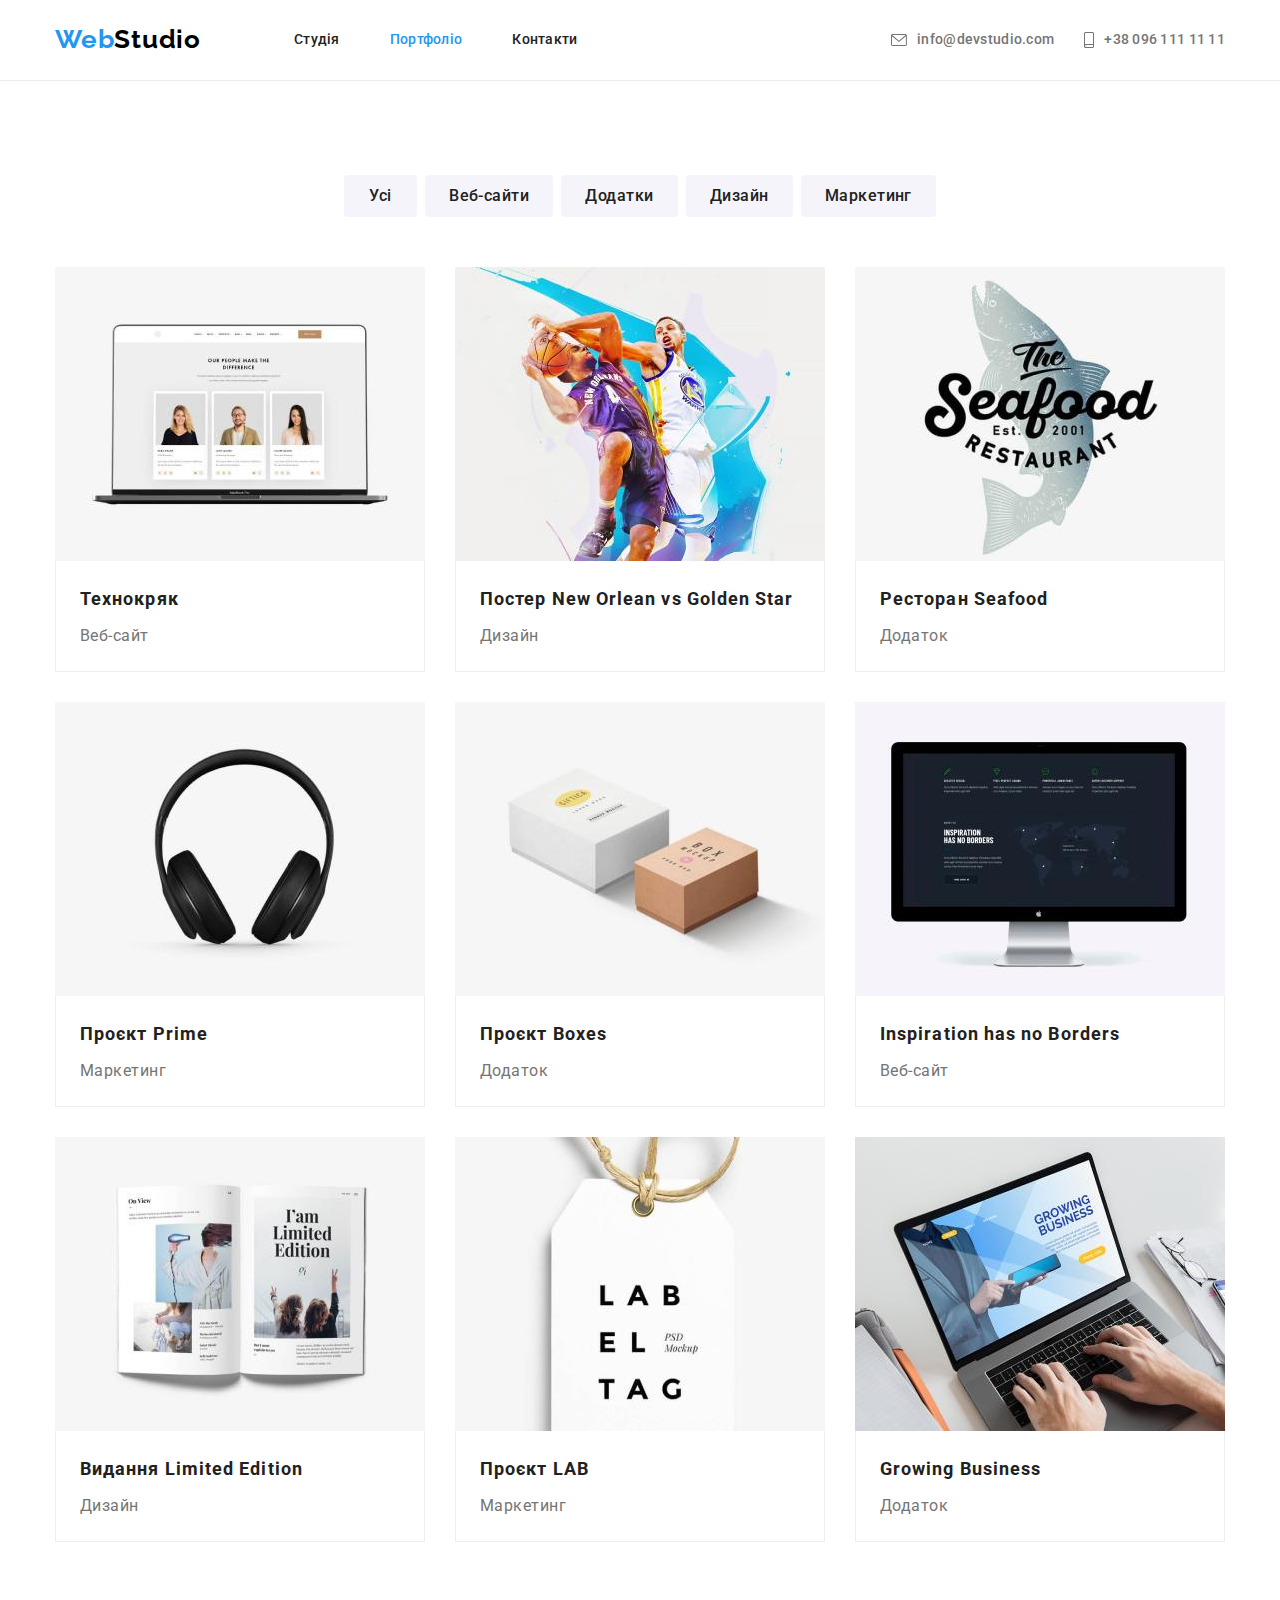
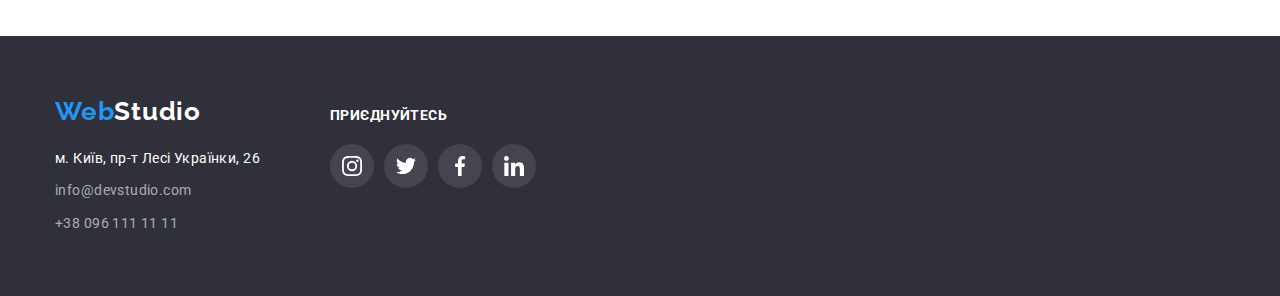
==== portfolio.html @ 1bc93b2c "Initial commit" ====
<!DOCTYPE html>
<html lang="uk">
<head>
    <meta charset="UTF-8">
    <meta http-equiv="X-UA-Compatible" content="IE=edge">
    <meta name="viewport" content="width=device-width, initial-scale=1.0">
    <link rel="preconnect" href="https://fonts.googleapis.com">
    <link rel="preconnect" href="https://fonts.gstatic.com" crossorigin>
    <link href="https://fonts.googleapis.com/css2?family=Raleway:wght@700&family=Roboto:wght@400;500;700;900&display=swap"
        rel="stylesheet">
        
    <title>Сайт-Студія</title>

    <link rel="stylesheet" href="https://cdnjs.cloudflare.com/ajax/libs/modern-normalize/1.1.0/modern-normalize.min.css">
    <link rel="stylesheet" href="./css/styles.css">
</head>
<body>

    <!--header-->
    <header class="page-header">
        <div class="container main-nav">

            <nav class="bloc-nav">
                <a class="logo" href="./index.html">
                    Web<span class="logo-studio">Studio</span>
                </a>
        
                <ul class="navigation">
                    <li class="item"><a class="navigation-link" href="./index.html">Студія</a></li>
                    <li class="item"><a class="navigation-link current" href="./portfolio.html">Портфоліо</a></li>
                    <li class="item"><a class="navigation-link" href="">Контакти</a></li>
                </ul>
            </nav>
        
            <ul class="contact">
                <li class="item">
                    <a class="contact-link" href="mailto:info@devstudio.com">
                        <svg class="icon" width="16" height="12">
                            <use href="./images/icons.svg#icon-envelope"></use>
                        </svg>
                        info@devstudio.com   
                    </a>
                </li>  

                <li class="item">
                    <a class="contact-link" href="tel:+380961111111">
                        <svg class="icon" width="10" height="16">
                            <use href="./images/icons.svg#icon-phone"></use>
                        </svg>
                        +38 096 111 11 11   
                    </a>
                </li> 
            </ul>
            
        </div>
    </header>
    
    <!--main Портфоліо-->
    <main class="page-portfolio">

        <!-- Секція "project" -->
        <section class="section">
            <div class="container">

                <!--Скритий заголовок-->
                <h1 class="visually-hidden">Портфоліо</h1>
                <ul class="filter">
                    <li class="item">
                        <button class="filter-btn" type="button">Усі</button>
                    </li>
                    <li class="item">
                        <button class="filter-btn" type="button">Веб-сайти</button>
                    </li>
                    <li class="item">
                        <button class="filter-btn" type="button">Додатки</button>
                    </li>
                    <li class="item">
                        <button class="filter-btn" type="button">Дизайн</button>
                    </li>
                    <li class="item">
                        <button class="filter-btn" type="button">Маркетинг</button>
                    </li>
                </ul>
            
                <ul class="project-list">
                    <li class="project-container">
                        <a class="project-link" href="">
                            <img src="./images/web-technokr.jpg" alt="Вигляд сайту Технокряк" width="370" height="294">
                            
                            <div class="project-card">
                                <h2 class="project-list-title">Технокряк</h2>
                                <p class="project-list-descr">Веб-сайт</p>
                            </div>
                        </a>
                    </li>

                    <li class="project-container">
                        <a class="project-link" href="">
                            <img src="./images/des-basket.jpg" alt="Два баскетболіста з м'ячем" width="370" height="294">
                            
                            <div class="project-card">
                                <h2 class="project-list-title">Постер New Orlean vs Golden Star</h2>
                                <p class="project-list-descr">Дизайн</p>
                            </div>
                        </a>
                    </li>

                    <li class="project-container">
                        <a class="project-link" href="">
                            <img src="./images/add-seafood.jpg" alt="Логотип ресторану Seafood" width="370" height="294">

                            <div class="project-card">
                                <h2 class="project-list-title">Ресторан Seafood</h2>
                                <p class="project-list-descr">Додаток</p>
                            </div>    
                        </a>
                    </li>

                    <li class="project-container">
                        <a class="project-link" href="">
                            <img src="./images/mark-prime.jpg" alt="Великі навушники" width="370" height="294">

                            <div class="project-card">
                                <h2 class="project-list-title">Проєкт Prime</h2>
                                <p class="project-list-descr">Маркетинг</p>
                            </div>
                        </a>
                    </li>

                    <li class="project-container">
                        <a class="project-link" href="">
                            <img src="./images/add-boxes.jpg" alt="Вигляд додатку Boxes" width="370" height="294">

                            <div class="project-card">
                                <h2 class="project-list-title">Проєкт Boxes</h2>
                                <p class="project-list-descr">Додаток</p>
                            </div>
                        </a>
                    </li>

                    <li class="project-container">
                        <a class="project-link" href="">
                            <img src="./images/web-inspiration.jpg" alt="Монітор комп'ютера" width="370" height="294">

                            <div class="project-card">
                                <h2 class="project-list-title">Inspiration has no Borders</h2>
                                <p class="project-list-descr">Веб-сайт</p>
                            </div>
                        </a>
                    </li>

                    <li class="project-container">
                        <a class="project-link" href="">
                            <img src="./images/des-limited.jpg" alt="Журнал Limited Edition" width="370" height="294">

                            <div class="project-card">
                                <h2 class="project-list-title">Видання Limited Edition</h2>
                                <p class="project-list-descr">Дизайн</p>
                            </div>
                        </a>
                    </li>

                    <li class="project-container">
                        <a class="project-link" href="">
                            <img src="./images/mark-lab.jpg" alt="Логотип проєкту LAB" width="370" height="294">

                            <div class="project-card">
                                <h2 class="project-list-title">Проєкт LAB</h2>
                                <p class="project-list-descr">Маркетинг</p>
                            </div>
                        </a>
                    </li>

                    <li class="project-container">
                        <a class="project-link" href="">
                            <img src="./images/add-business.jpg" alt="Ноутбук з додатком Growing Business" width="370" height="294">

                            <div class="project-card">
                                <h2 class="project-list-title">Growing Business</h2>
                                <p class="project-list-descr">Додаток</p>
                            </div>
                        </a>
                    </li>
                </ul>

            </div>
        </section>

    </main>

    <!--footer-->
   <footer class="page-footer">
        <div class="container footer-contact">
    
            <div class="bloc-residence">
                <a class="logo" href="./index.html">
                    Web<span class="logo-studio">Studio</span>
                </a>

                <address class="residence">
                    <ul class="residence-contact">
                        <li class="item"><a class="residence-descr" href="https://goo.gl/maps/CPtrU1FHBa2aNyZL9" target="_blank"
                            rel="noopener noreferrer nofollow">м. Київ, пр-т Лесі Українки, 26</a>
                        </li>
                        <li class="item"><a class="residence-link" href="mailto:info@devstudio.com">info@devstudio.com</a></li>
                        <li class="item"><a class="residence-link" href="tel:+380961111111">+38 096 111 11 11</a></li>
                    </ul>
                </address>
            </div>

            <div class="bloc-join">
                <h3 class="title-join"><em class="join">Приєднуйтесь</em></h3>
                <ul class="social-list">
                    <li class="item">
                        <a class="icon-social" href="">
                            <svg class="icon" width="20" height="20">
                                <use href="./images/icons.svg#icon-instagram"></use>
                            </svg>   
                        </a>
                    </li>  

                    <li class="item">
                        <a class="icon-social" href="">
                            <svg class="icon" width="20" height="20">
                                <use href="./images/icons.svg#icon-twitter"></use>
                            </svg>   
                        </a>
                    </li>  

                    <li class="item">
                        <a class="icon-social" href="">
                            <svg class="icon" width="20" height="20">
                                <use href="./images/icons.svg#icon-facebook"></use>
                            </svg>   
                        </a>
                    </li> 
                    
                    <li class="item">
                        <a class="icon-social" href="">
                            <svg class="icon" width="20" height="20">
                                <use href="./images/icons.svg#icon-linkedin"></use>
                            </svg>   
                        </a>
                    </li>  

                </ul>
            </div>

        </div>

    </footer>

</body>
</html>
---- css/styles.css ----
:root {
    --primary-text-color: #757575;
    --secondary-text-color:#000000;
    --title-text-color: #212121;
    --accent-text-color:#FFFFFF;
    --link-text-color: rgba(255, 255, 255, 0.6);
    --primary-accent-color: #2196F3;
    --secondary-accent-color: #188CE8;
    --primary-background-color: #FFFFFF;
    --secondary-background-color: #F5F4FA;

    --hero-background-color:#C4C4C4;
    --footer-background-color: #2F303A;
    --header-border-color: #ECECEC; 
    --project-border-color: #EEEEEE;
    --svg-primary-color: #AFB1B8;
    --footer-social-background-color:rgba(255, 255, 255, 0.1);

    --project-card-set-gap: 30px;
}

body {
    color: var(--primary-text-color);
    background-color: var(--primary-background-color);
    font-family: Roboto, sans-serif;
}

/* Глобальне скидання стилів по тегам*/
h1, h2, h3, h4, h5, h6, p, ul {
    padding: 0;
    margin: 0;
}

img {
  display: block;
  max-width: 100%;
  height: auto;
}

.section {
    padding-top: 94px;
    padding-bottom: 94px;
}

.container {
    width: 1200px;
    margin: 0 auto;
    padding: 0 15px;
}

/* header */

.page-header {
    border-bottom: 1px solid var(--header-border-color);
}

.main-nav {
    display: flex;
    align-items: center;
}

.bloc-nav {
    display: flex;
}

.bloc-nav .logo {
    display: block;
    padding-top: 24px;
    padding-bottom: 25px;
}

.logo {
    color: var(--primary-accent-color);
    font-family: 'Raleway';
    font-style: normal;
    font-weight: 700;
    font-size: 26px;
    line-height: 1.19;
    letter-spacing: 0.03em;
    text-decoration: none;
}

.logo-studio {
    color: var(--secondary-text-color);
}

.navigation {
    list-style: none;

    display: flex;
    margin-left: 93px;
}

.navigation .item + .item {
    margin-left: 50px;
}

.navigation-link {
    color: var(--title-text-color);
    font-weight: 500;
    font-size: 14px;
    line-height: 1.14;
    letter-spacing: 0.02em;
    text-decoration: none;

    display: block;
    padding-top: 32px;
    padding-bottom: 32px;
}

.navigation-link:hover, .navigation-link:focus {
    color: var(--primary-accent-color);
}

.navigation-link.current {
    color: var(--primary-accent-color);
}

.contact {
    list-style: none;

    display: flex;
    margin-left: auto;
}

.contact .item + .item {
    margin-left: 30px;
}
    
.contact-link {
    color: var(--primary-text-color);
    font-weight: 500;
    font-size: 14px;
    line-height: 1.14;
    letter-spacing: 0.02em;
    text-decoration: none;

    padding-top: 32px;
    padding-bottom: 32px;

    display: flex;
    align-items: center;
}

.contact-link:hover, .contact-link:focus {
    color: var(--primary-accent-color);
}

.contact-link .icon {
    fill: currentColor;
    
    margin-right: 10px;
}

/* main Студія */

/* Секція "hero" */

.hero {
    background-color: var(--hero-background-color);
    text-align: center;

    padding: 200px 0;
}

.overlay {
    max-width: 1600px;
    margin-left: auto;
    margin-right: auto;
    background-image: linear-gradient(to right,
    rgba(47, 48, 58, 0.4), 
    rgba(47, 48, 58, 0.4)),
    url("../images/Img-hero.jpg");
    background-repeat: no-repeat;
    background-position: center;
    background-size: cover;
}

.hero-title {
    color: var(--accent-text-color);
    font-weight: 900;
    font-size: 44px;
    line-height: 1.36;
    letter-spacing: 0.06em;
    text-transform: uppercase;

    width: 696px;
    margin: 0 auto;
    margin-bottom: 30px;
}

.hero-btn {
    color: var(--accent-text-color);
    background-color: var(--primary-accent-color);
    cursor: pointer;
    border-radius: 4px;
    font-weight: 700;
    font-size: 16px;
    line-height: 1.87;
    letter-spacing: 0.06em;
    font-family: inherit;
    border-color: transparent;

    min-width: 216px;
    padding: 10px 32px;

    box-shadow: 0px 4px 4px rgba(0, 0, 0, 0.15);
}

.hero-btn:hover, .hero-btn:focus {
    background-color: var(--secondary-accent-color);
}
   
/* Секція "advantage" */

.visually-hidden {
    position: absolute;
    white-space: nowrap;
    width: 1px;
    height: 1px;
    overflow: hidden;
    border: 0;
    padding: 0;
    clip: rect(0 0 0 0);
    clip-path: inset(50%);
    margin: -1px;
}

.advantage-list {
    list-style: none;

    display: flex;
}

.advantage-list .item {
    flex-basis: 270px;
}

.advantage-list .item + .item {
    margin-left: 30px;
}

.icon-advantage {
    width: 270px;
    height: 120px;
    background-color: var(--secondary-background-color);
    border-radius: 4px;

    margin-bottom: 30px;

    display: flex;
    justify-content: center;
    align-items: center;
}

.advantage-list-title {
    color: var(--title-text-color);
    font-weight: 700;
    font-size: 14px;
    line-height: 1.14;
    letter-spacing: 0.03em;
    text-transform: uppercase;

    margin-bottom: 10px;
}

.advantage-list-descr {
    font-size: 14px;
    line-height: 1.71;
    letter-spacing: 0.03em;
}

/* Секція "work" */

.work {
    padding-top: 0;
}

.work-title {
    color: var(--title-text-color);
    font-weight: 700;
    font-size: 36px;
    line-height: 1.16;
    letter-spacing: 0.03em;

    text-align: center;
    margin-bottom: 50px;
}

.work-list {
    list-style: none;

    display: flex;
    justify-content: space-between;
}

.work-list .item + .item {
    margin-left: 30px;
}

/* Секція "team" */

.team {
    background-color: var(--secondary-background-color);
}

.team-title {
    color: var(--title-text-color);
    font-weight: 700;
    font-size: 36px;
    line-height: 1.16;
    letter-spacing: 0.03em;

    text-align: center;
    margin-bottom: 50px;
}
 
.team-list {
    list-style: none;

    display: flex;
    justify-content: space-between;
}

.team-item {
    background-color: var(--primary-background-color);
    border-radius: 0px 0px 4px 4px;

    text-align: center;

    box-shadow: 0px 1px 3px rgba(0, 0, 0, 0.12), 
    0px 1px 1px rgba(0, 0, 0, 0.14), 
    0px 2px 1px rgba(0, 0, 0, 0.2);
}

.team-item + .team-item {
   margin-left: 30px; 
}

.team-card {
    padding-top: 30px;
    padding-bottom: 30px;
}

.team-list-title {
    color: var(--title-text-color);
    font-weight: 500;
    font-size: 16px;
    line-height: 1.18;
    letter-spacing: 0.03em;

    margin-bottom: 10px;
}

.team-list-descr {
    font-size: 16px;
    line-height: 1.18;
    letter-spacing: 0.03em;

    margin-bottom: 16px;
}

/* секція "team", блок --- social-list*/

.social-list {
    list-style: none;

    display: flex;
    justify-content: center;
}

.social-list .item {
    display: flex; 
}

.social-list .item + .item {
    margin-left: 10px;
}

.icon-social {
    width: 44px;
    height: 44px;
    border-radius: 50%;
    color: var(--svg-primary-color);

    display: flex;
    justify-content: center;
    align-items: center;
}

.icon-social:hover, .icon-social:focus {
    color: var(--accent-text-color);
    background-color: var(--primary-accent-color);
}

.icon-social .icon {
    display: block;
    fill: currentColor;
}

/* Секція "clients" */

.clients-title {
    color: var(--title-text-color);
    font-weight: 700;
    font-size: 36px;
    line-height: 1.16;
    letter-spacing: 0.03em;

    text-align: center;
    margin-bottom: 50px;
}

.clients-list {
    list-style: none;
    
    display: flex;
    justify-content: center;
}

.clients-list .item {
    display: flex; 
}

.clients-list .item + .item {
    margin-left: 30px;
}

.icon-clients {
    width: 170px;
    height: 92px;
    border: 1px solid var(--svg-primary-color);
    border-radius: 4px;
    color: var(--svg-primary-color) ;

    display: flex;
    justify-content: center;
    align-items: center;
}

.icon-clients:hover, .icon-clients:focus {
    border-color: var(--primary-accent-color);
    color: var(--primary-accent-color);
}

.icon-clients .icon {
    display: block;
    fill: currentColor;
}


/* main Портфоліо */

/* Секція "project" */

.filter {
    list-style: none;

    display: flex;
    justify-content: center;
    margin-bottom: 50px;
}

.filter .item + .item {
    margin-left: 8px;
}

.filter-btn {
    color: var(--title-text-color);
    background-color: var(--secondary-background-color);
    border-radius: 4px;
    font-weight: 500;
    font-size: 16px;
    line-height: 1.62;
    letter-spacing: 0.03em;
    cursor: pointer;
    font-family: inherit;

    border-color: transparent;
    min-width: 73px;
    padding: 6px 22px;
}

.filter-btn:hover, .filter-btn:focus {
    color: var(--accent-text-color);
    background-color: var(--primary-accent-color);

    box-shadow: 0px 3px 1px rgba(0, 0, 0, 0.1), 
    0px 1px 2px rgba(0, 0, 0, 0.08), 
    0px 2px 2px rgba(0, 0, 0, 0.12);
}

.project-list {
    list-style: none;

    display: flex;
    flex-wrap: wrap;
    margin-left: calc(-1 * var(--project-card-set-gap));
    margin-top: calc(-1 * var(--project-card-set-gap));
}

.project-container {
    flex-basis: calc(100% /3 - var(--project-card-set-gap));
    margin-left: var(--project-card-set-gap);
    margin-top: var(--project-card-set-gap);
}

.project-link {
    text-decoration: none;

    display: block;
}

.project-link:hover, .project-link:focus {
    box-shadow: 0px 1px 1px rgba(0, 0, 0, 0.12), 
    0px 4px 4px rgba(0, 0, 0, 0.06), 
    1px 4px 6px rgba(0, 0, 0, 0.16);
}

.project-card {
    border-right: 1px solid var(--project-border-color);
    border-bottom: 1px solid var(--project-border-color);
    border-left: 1px solid var(--project-border-color);

    padding: 20px 24px;
}

.project-list-title {
    color: var(--title-text-color);
    font-weight: 700;
    font-size: 18px;
    line-height: 2;
    letter-spacing: 0.06em;

    margin-bottom: 4px;
}

.project-list-descr {
    color: var(--primary-text-color);
    font-size: 16px;
    line-height: 1.87;
    letter-spacing: 0.03em;
}


/* footer */

.page-footer {
    background-color: var(--footer-background-color);

    padding-top: 60px;
    padding-bottom: 60px;
}

/* footer --- bloc-residence */

.page-footer .logo-studio {
    color: var(--accent-text-color);
}

.footer-contact {
    display: flex;
    align-items: baseline;
}

.bloc-residence {
    display: block;
    margin-right: 70px;
}

.footer-contact .logo {
    display: inline-block;
    margin-bottom: 20px;
}

.residence {
    font-style: normal;
}

.residence-contact {
    list-style: none;

    display: inline-block;
}

.residence-contact .item + .item {
    margin-top: 9px;
}

.residence-descr {
    color: var(--accent-text-color);
    font-size: 14px;
    line-height: 1.71;
    letter-spacing: 0.03em;
    text-decoration: none;

    display: block;
}

.residence-link {
    color: var(--link-text-color);
    font-size: 14px;
    line-height: 1.71;
    letter-spacing: 0.03em;
    text-decoration: none;   

    display: block;
}

.residence-descr:hover, .residence-descr:focus, 
.residence-link:hover, .residence-link:focus {
    color: var(--primary-accent-color);
}

/* footer --- bloc-join */

.bloc-join {
    display: block;
}

.title-join {
    color: var(--accent-text-color);
    font-weight: 700;
    font-size: 14px;
    line-height: 1.14;
    letter-spacing: 0.03em;
    text-transform: uppercase;

    margin-bottom: 20px;
}

.join {
    font-style: normal; 
}

.bloc-join .icon-social {
    color: var(--accent-text-color);
    background-color: var(--footer-social-background-color);
}

.bloc-join .icon-social:hover, .bloc-join .icon-social:focus {
    background-color: var(--primary-accent-color);
}
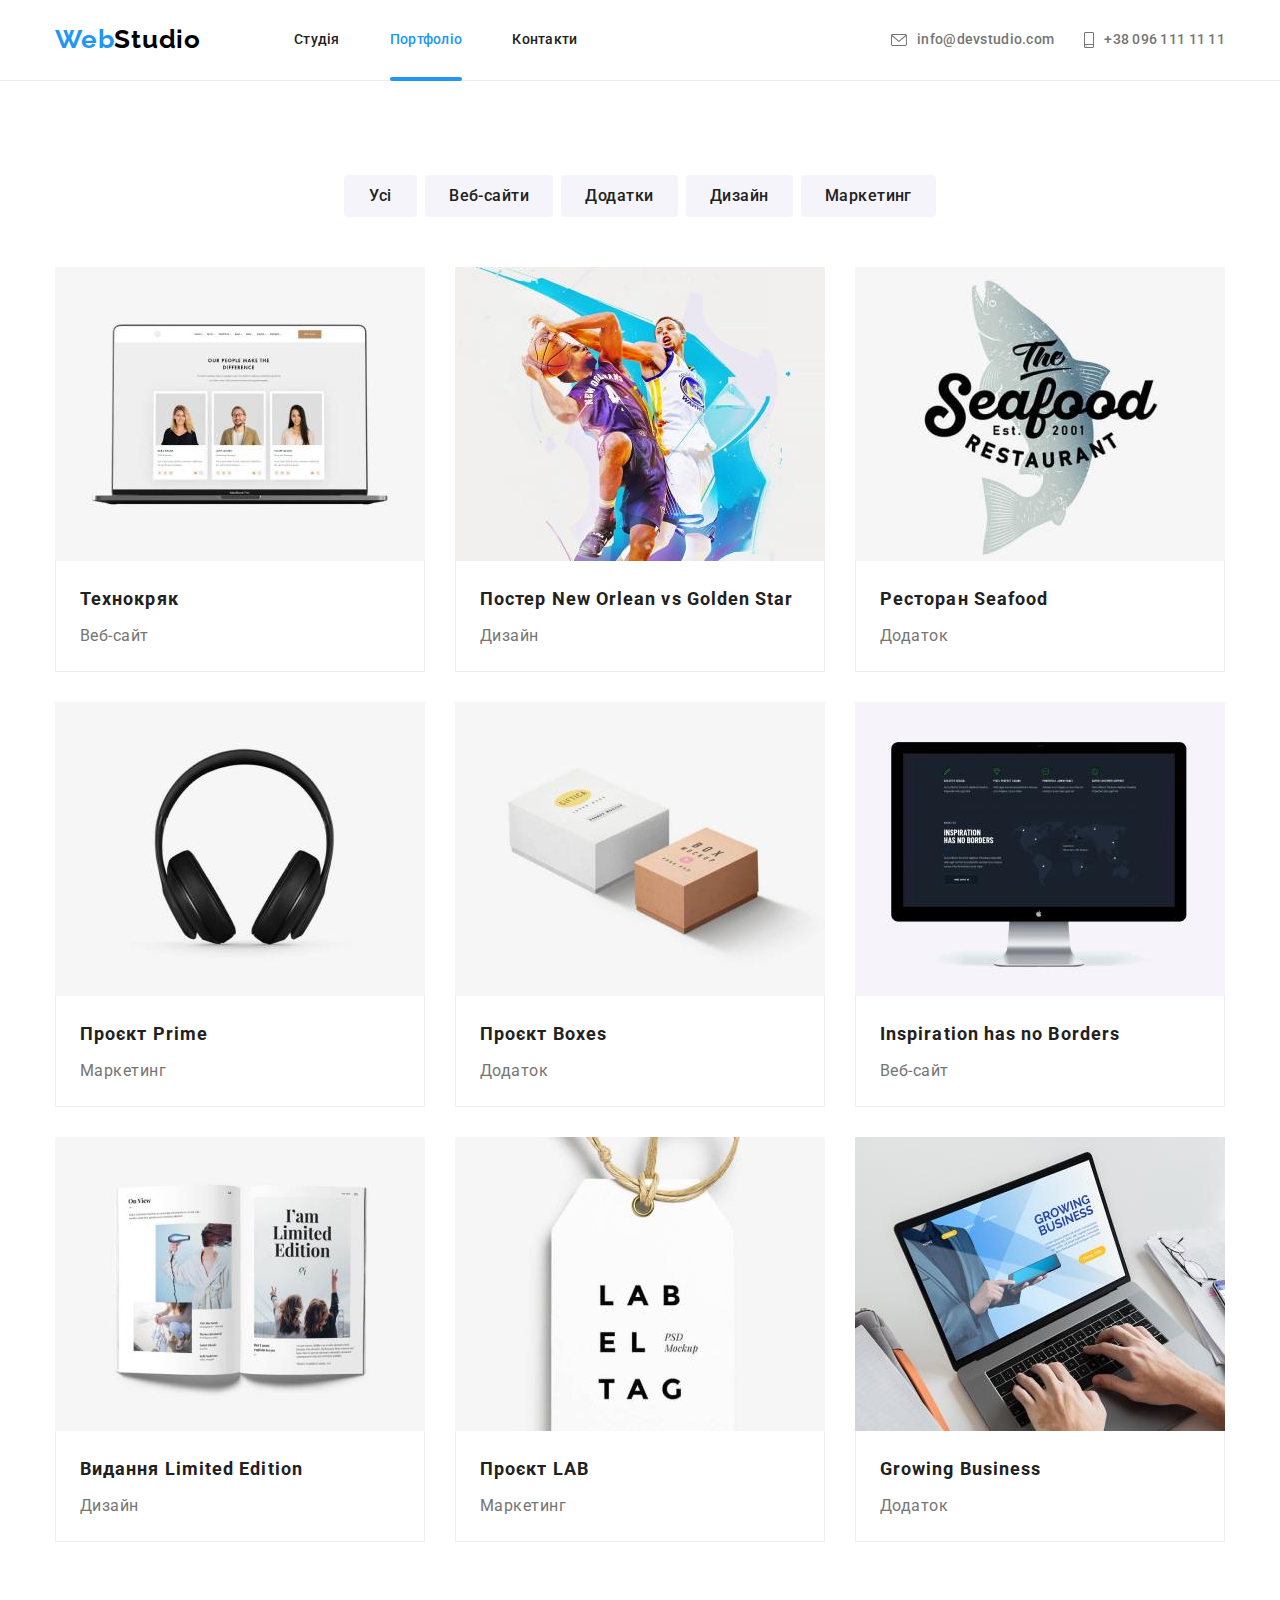
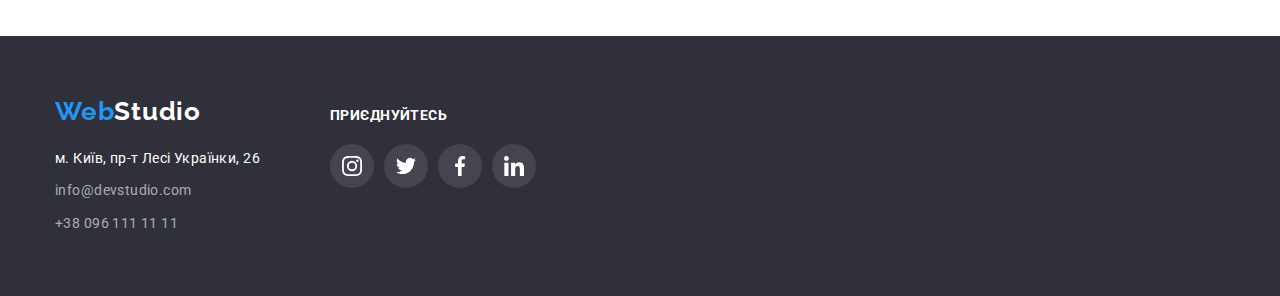
==== commit 3550d3c3: "додає вспливаючі картки" ====
--- a/portfolio.html
+++ b/portfolio.html
@@ -85,8 +85,20 @@
                 <ul class="project-list">
                     <li class="project-container">
                         <a class="project-link" href="">
-                            <img src="./images/web-technokr.jpg" alt="Вигляд сайту Технокряк" width="370" height="294">
-                            
+
+                            <div class="project-overlay">
+                                <img src="./images/web-technokr.jpg" alt="Вигляд сайту Технокряк" width="370" height="294">
+                                
+                                <!-- Вспливаюча картка -->
+                                <div class="project-overlay-box">
+                                    <p class="project-overlay-descr">
+                                        Ресурс пропонує комплексні пропозиції з різним рівнем 
+                                        функціоналу та сервісів. Все це дозволить відвідувачу 
+                                        отримати вичерпні відомості про компанію чи приватну особу.
+                                    </p>
+                                </div>
+                            </div>
+
                             <div class="project-card">
                                 <h2 class="project-list-title">Технокряк</h2>
                                 <p class="project-list-descr">Веб-сайт</p>
@@ -96,8 +108,20 @@
 
                     <li class="project-container">
                         <a class="project-link" href="">
-                            <img src="./images/des-basket.jpg" alt="Два баскетболіста з м'ячем" width="370" height="294">
+
+                            <div class="project-overlay">
+                                <img src="./images/des-basket.jpg" alt="Два баскетболіста з м'ячем" width="370" height="294">
                             
+                                <!-- Вспливаюча картка -->
+                                <div class="project-overlay-box">
+                                    <p class="project-overlay-descr">
+                                        Ресурс пропонує комплексні пропозиції з різним рівнем 
+                                        функціоналу та сервісів. Все це дозволить відвідувачу 
+                                        отримати вичерпні відомості про компанію чи приватну особу.
+                                    </p>
+                                </div>
+                            </div>
+
                             <div class="project-card">
                                 <h2 class="project-list-title">Постер New Orlean vs Golden Star</h2>
                                 <p class="project-list-descr">Дизайн</p>
@@ -107,7 +131,19 @@
 
                     <li class="project-container">
                         <a class="project-link" href="">
-                            <img src="./images/add-seafood.jpg" alt="Логотип ресторану Seafood" width="370" height="294">
+
+                            <div class="project-overlay">
+                                <img src="./images/add-seafood.jpg" alt="Логотип ресторану Seafood" width="370" height="294">
+
+                                <!-- Вспливаюча картка -->
+                                <div class="project-overlay-box">
+                                    <p class="project-overlay-descr">
+                                        Ресурс пропонує комплексні пропозиції з різним рівнем 
+                                        функціоналу та сервісів. Все це дозволить відвідувачу 
+                                        отримати вичерпні відомості про компанію чи приватну особу.
+                                    </p>
+                                </div>
+                            </div>
 
                             <div class="project-card">
                                 <h2 class="project-list-title">Ресторан Seafood</h2>
@@ -118,7 +154,19 @@
 
                     <li class="project-container">
                         <a class="project-link" href="">
-                            <img src="./images/mark-prime.jpg" alt="Великі навушники" width="370" height="294">
+
+                            <div class="project-overlay">
+                                <img src="./images/mark-prime.jpg" alt="Великі навушники" width="370" height="294">
+
+                                <!-- Вспливаюча картка -->
+                                <div class="project-overlay-box">
+                                    <p class="project-overlay-descr">
+                                        Ресурс пропонує комплексні пропозиції з різним рівнем 
+                                        функціоналу та сервісів. Все це дозволить відвідувачу 
+                                        отримати вичерпні відомості про компанію чи приватну особу.
+                                    </p>
+                                </div>
+                            </div>
 
                             <div class="project-card">
                                 <h2 class="project-list-title">Проєкт Prime</h2>
@@ -129,7 +177,19 @@
 
                     <li class="project-container">
                         <a class="project-link" href="">
-                            <img src="./images/add-boxes.jpg" alt="Вигляд додатку Boxes" width="370" height="294">
+
+                            <div class="project-overlay">
+                                <img src="./images/add-boxes.jpg" alt="Вигляд додатку Boxes" width="370" height="294">
+
+                                <!-- Вспливаюча картка -->
+                                <div class="project-overlay-box">
+                                    <p class="project-overlay-descr">
+                                        Ресурс пропонує комплексні пропозиції з різним рівнем 
+                                        функціоналу та сервісів. Все це дозволить відвідувачу 
+                                        отримати вичерпні відомості про компанію чи приватну особу.
+                                    </p>
+                                </div>
+                            </div>
 
                             <div class="project-card">
                                 <h2 class="project-list-title">Проєкт Boxes</h2>
@@ -140,7 +200,19 @@
 
                     <li class="project-container">
                         <a class="project-link" href="">
-                            <img src="./images/web-inspiration.jpg" alt="Монітор комп'ютера" width="370" height="294">
+
+                            <div class="project-overlay">
+                                <img src="./images/web-inspiration.jpg" alt="Монітор комп'ютера" width="370" height="294">
+
+                                <!-- Вспливаюча картка -->
+                                <div class="project-overlay-box">
+                                    <p class="project-overlay-descr">
+                                        Ресурс пропонує комплексні пропозиції з різним рівнем 
+                                        функціоналу та сервісів. Все це дозволить відвідувачу 
+                                        отримати вичерпні відомості про компанію чи приватну особу.
+                                    </p>
+                                </div>
+                            </div>
 
                             <div class="project-card">
                                 <h2 class="project-list-title">Inspiration has no Borders</h2>
@@ -151,7 +223,19 @@
 
                     <li class="project-container">
                         <a class="project-link" href="">
-                            <img src="./images/des-limited.jpg" alt="Журнал Limited Edition" width="370" height="294">
+
+                            <div class="project-overlay">
+                                <img src="./images/des-limited.jpg" alt="Журнал Limited Edition" width="370" height="294">
+
+                                <!-- Вспливаюча картка -->
+                                <div class="project-overlay-box">
+                                    <p class="project-overlay-descr">
+                                        Ресурс пропонує комплексні пропозиції з різним рівнем 
+                                        функціоналу та сервісів. Все це дозволить відвідувачу 
+                                        отримати вичерпні відомості про компанію чи приватну особу.
+                                    </p>
+                                </div>
+                            </div>
 
                             <div class="project-card">
                                 <h2 class="project-list-title">Видання Limited Edition</h2>
@@ -162,7 +246,19 @@
 
                     <li class="project-container">
                         <a class="project-link" href="">
-                            <img src="./images/mark-lab.jpg" alt="Логотип проєкту LAB" width="370" height="294">
+
+                            <div class="project-overlay">
+                                <img src="./images/mark-lab.jpg" alt="Логотип проєкту LAB" width="370" height="294">
+
+                                <!-- Вспливаюча картка -->
+                                <div class="project-overlay-box">
+                                    <p class="project-overlay-descr">
+                                        Ресурс пропонує комплексні пропозиції з різним рівнем 
+                                        функціоналу та сервісів. Все це дозволить відвідувачу 
+                                        отримати вичерпні відомості про компанію чи приватну особу.
+                                    </p>
+                                </div>
+                            </div>
 
                             <div class="project-card">
                                 <h2 class="project-list-title">Проєкт LAB</h2>
@@ -173,7 +269,19 @@
 
                     <li class="project-container">
                         <a class="project-link" href="">
-                            <img src="./images/add-business.jpg" alt="Ноутбук з додатком Growing Business" width="370" height="294">
+
+                            <div class="project-overlay">
+                                <img src="./images/add-business.jpg" alt="Ноутбук з додатком Growing Business" width="370" height="294">
+
+                                <!-- Вспливаюча картка -->
+                                <div class="project-overlay-box">
+                                    <p class="project-overlay-descr">
+                                        Ресурс пропонує комплексні пропозиції з різним рівнем 
+                                        функціоналу та сервісів. Все це дозволить відвідувачу 
+                                        отримати вичерпні відомості про компанію чи приватну особу.
+                                    </p>
+                                </div>
+                            </div>
 
                             <div class="project-card">
                                 <h2 class="project-list-title">Growing Business</h2>
--- a/css/styles.css
+++ b/css/styles.css
@@ -8,13 +8,16 @@
     --secondary-accent-color: #188CE8;
     --primary-background-color: #FFFFFF;
     --secondary-background-color: #F5F4FA;
-
     --hero-background-color:#C4C4C4;
     --footer-background-color: #2F303A;
     --header-border-color: #ECECEC; 
     --project-border-color: #EEEEEE;
     --svg-primary-color: #AFB1B8;
     --footer-social-background-color:rgba(255, 255, 255, 0.1);
+
+    --work-overlay-color:rgba(47, 48, 58, 0.8);
+    --project-overlay-color: rgba(33, 150, 243, 0.9);
+    --modal-backdrop-color:rgba(0, 0, 0, 0.2);
 
     --project-card-set-gap: 30px;
 }
@@ -106,6 +109,8 @@
     display: block;
     padding-top: 32px;
     padding-bottom: 32px;
+
+    position: relative;
 }
 
 .navigation-link:hover, .navigation-link:focus {
@@ -114,6 +119,18 @@
 
 .navigation-link.current {
     color: var(--primary-accent-color);
+}
+
+.navigation-link.current::after {
+    content: "";
+    display: block;
+    height: 4px;
+    width: 100%;
+    border-radius: 2px;
+    background-color: var(--primary-accent-color);
+    position: absolute;
+    left: 0;
+    bottom: -1px;  
 }
 
 .contact {
@@ -298,6 +315,29 @@
     margin-left: 30px;
 }
 
+.work-box {
+    position: relative;
+}
+
+.work-item-title {
+    color: var(--accent-text-color);
+    background-color: var(--work-overlay-color);
+    font-weight: 700;
+    font-size: 14px;
+    line-height: 1.14;
+    letter-spacing: 0.03em;
+    text-transform: uppercase;
+
+    text-align: center;
+    padding-top: 27px;
+    padding-bottom: 27px;
+
+    position: absolute;
+    width: 100%;
+    left: 0;
+    bottom: 0;
+}
+
 /* Секція "team" */
 
 .team {
@@ -515,6 +555,7 @@
     box-shadow: 0px 1px 1px rgba(0, 0, 0, 0.12), 
     0px 4px 4px rgba(0, 0, 0, 0.06), 
     1px 4px 6px rgba(0, 0, 0, 0.16);
+
 }
 
 .project-card {
@@ -542,6 +583,36 @@
     letter-spacing: 0.03em;
 }
 
+/* Секція "project" --- вспливаюча картка*/
+
+.project-overlay {
+    position: relative;
+    overflow: hidden;
+}
+
+.project-link:hover .project-overlay-box,
+.project-link:focus .project-overlay-box {
+    transform: translateY(-100%);
+}
+
+.project-overlay-box {
+    background-color: var(--project-overlay-color);
+    padding: 63px 24px;
+    position: absolute;
+    top: 100%;
+    left: 0;
+    
+    transform: translateY(0);
+    transition: transform 250ms cubic-bezier(0.4, 0, 0.2, 1);
+}
+
+.project-overlay-descr {
+    color: var(--accent-text-color);
+    font-size: 18px;
+    line-height: 1.55;
+    letter-spacing: 0.03em;
+}
+
 
 /* footer */
 
@@ -640,4 +711,50 @@
 
 .bloc-join .icon-social:hover, .bloc-join .icon-social:focus {
     background-color: var(--primary-accent-color);
+}
+
+
+/* Модальне вікно */
+
+.backdrop {
+    position: fixed;
+    top: 0;
+    left: 0;
+    width: 100%;
+    height: 100%;
+    background-color: var(--modal-backdrop-color);
+}
+
+.backdrop.is-hidden {
+    opacity: 0;
+    pointer-events: none;
+}
+
+.modal-hero {
+    position: absolute;
+    top: 50%;
+    left: 50%;
+    transform: translate(-50%, -50%);
+
+    height: 581px;
+    width: 528px;
+
+    background-color: var(--primary-background-color);
+}
+
+.modal-btn {
+    width: 30px;
+    height: 30px;
+    border-radius: 50%;
+    border: 1px solid rgba(0, 0, 0, 0.1);
+    background-color: var(--primary-background-color);
+    cursor: pointer;
+
+    position: absolute;
+    top: 8px;
+    right: 8px;
+
+    background-image: url(../images/close.svg);
+    background-repeat: no-repeat;
+    background-position: center;
 }